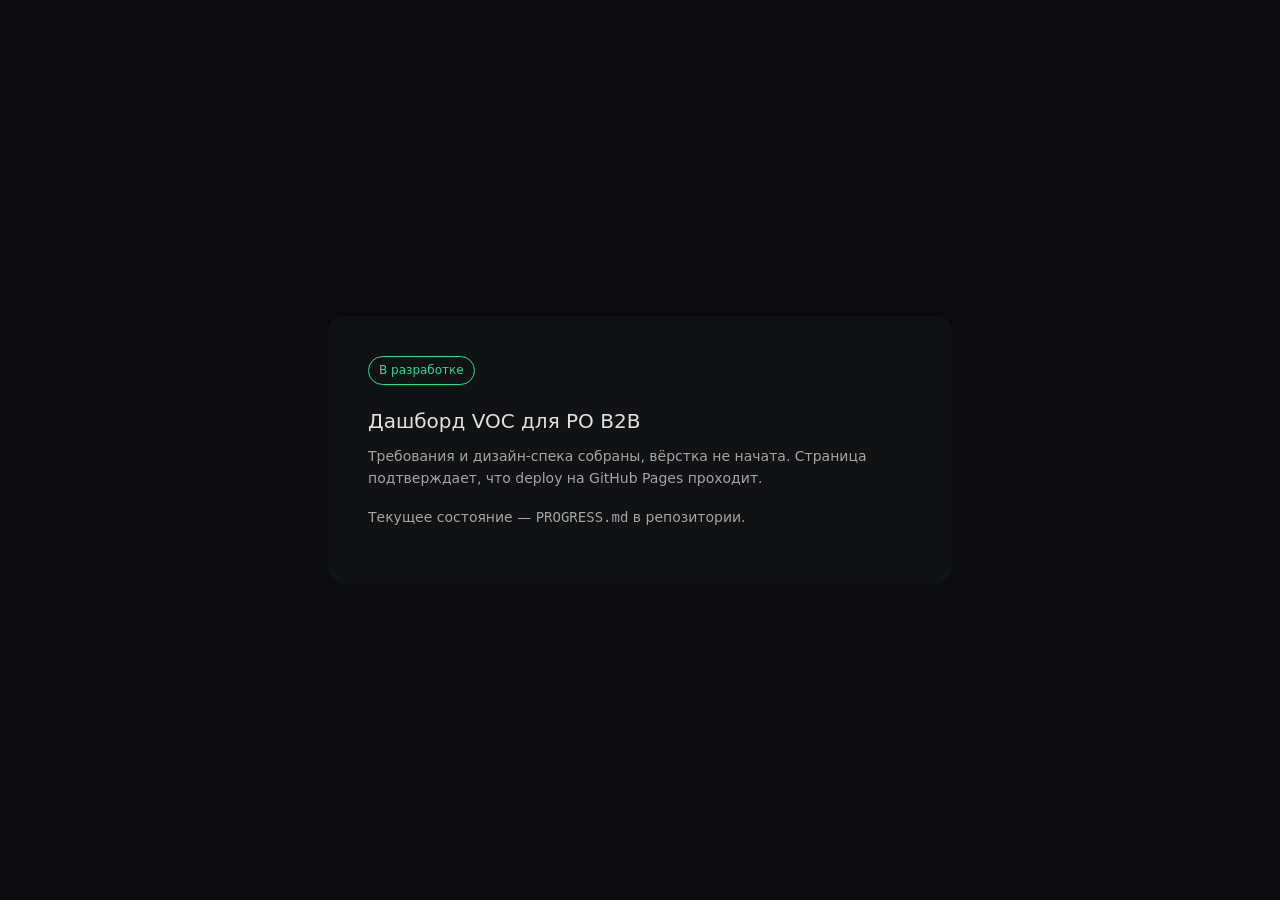
==== site/index.html @ 22233dce "Init repo: requirements, design spec and data model Groundwork for the VOC dashboard for PO B2B — a " ====
<!doctype html>
<html lang="ru">
<head>
<meta charset="utf-8">
<meta name="viewport" content="width=device-width, initial-scale=1">
<title>Дашборд VOC для PO B2B</title>
<style>
  :root {
    --bg: #0B0B0D;
    --surface: #111214;
    --text: #E1E1E1;
    --text-dim: #A4A4A5;
    --accent: #2DDA93;
  }
  body {
    margin: 0;
    min-height: 100vh;
    display: grid;
    place-items: center;
    background: var(--bg);
    color: var(--text);
    font: 14px/1.6 system-ui, -apple-system, "Segoe UI", sans-serif;
  }
  main {
    max-width: 34rem;
    padding: 2.5rem;
    border-radius: 16px;
    background: var(--surface);
  }
  h1 { margin: 0 0 .5rem; font-size: 1.25rem; font-weight: 500; }
  p { margin: 0 0 1rem; color: var(--text-dim); }
  .tag {
    display: inline-block;
    margin-bottom: 1.25rem;
    padding: .25rem .625rem;
    border: 1px solid var(--accent);
    border-radius: 999px;
    color: var(--accent);
    font-size: 12px;
  }
</style>
</head>
<body>
  <main>
    <span class="tag">В разработке</span>
    <h1>Дашборд VOC для PO B2B</h1>
    <p>
      Требования и дизайн-спека собраны, вёрстка не начата. Страница
      подтверждает, что deploy на GitHub Pages проходит.
    </p>
    <p>Текущее состояние — <code>PROGRESS.md</code> в репозитории.</p>
  </main>
</body>
</html>
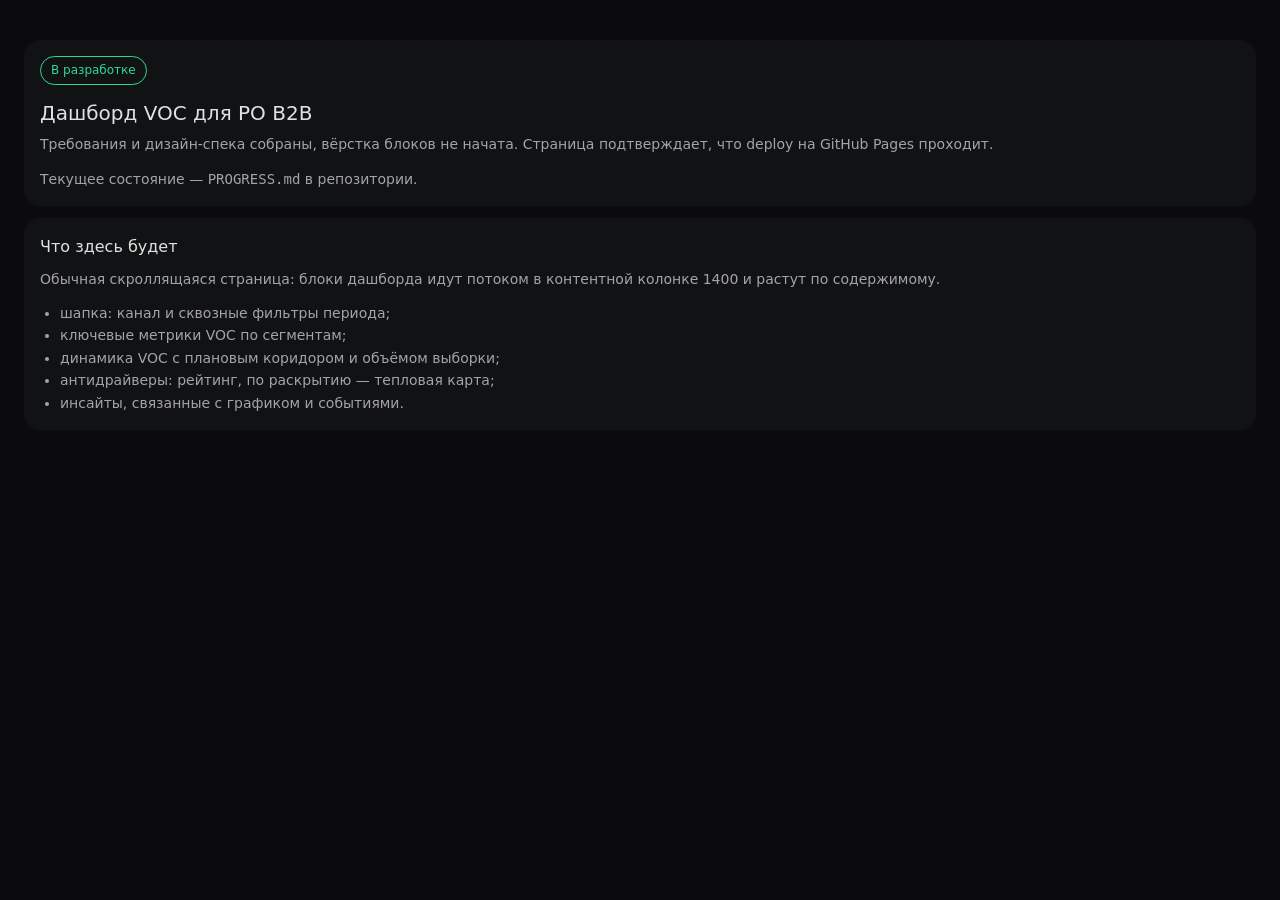
==== commit f0da6f99: "Record that this is a scrolling page, not a fixed-height artboard The macro is a 1600x1342 artboard," ====
--- a/site/index.html
+++ b/site/index.html
@@ -11,27 +11,37 @@
     --text: #E1E1E1;
     --text-dim: #A4A4A5;
     --accent: #2DDA93;
+    --gap: 12px;
+    --pad: 16px;
   }
+  * { box-sizing: border-box; }
   body {
     margin: 0;
-    min-height: 100vh;
-    display: grid;
-    place-items: center;
+    padding: 40px 24px;
     background: var(--bg);
     color: var(--text);
     font: 14px/1.6 system-ui, -apple-system, "Segoe UI", sans-serif;
   }
-  main {
-    max-width: 34rem;
-    padding: 2.5rem;
+  .page {
+    max-width: 1400px;
+    margin: 0 auto;
+    display: flex;
+    flex-direction: column;
+    gap: var(--gap);
+  }
+  .card {
+    padding: var(--pad);
     border-radius: 16px;
     background: var(--surface);
   }
-  h1 { margin: 0 0 .5rem; font-size: 1.25rem; font-weight: 500; }
-  p { margin: 0 0 1rem; color: var(--text-dim); }
+  h1 { margin: 0 0 .25rem; font-size: 1.25rem; font-weight: 500; }
+  h2 { margin: 0 0 .5rem; font-size: 1rem; font-weight: 500; }
+  p { margin: 0 0 .75rem; color: var(--text-dim); }
+  p:last-child { margin-bottom: 0; }
+  ul { margin: 0; padding-left: 1.25rem; color: var(--text-dim); }
   .tag {
     display: inline-block;
-    margin-bottom: 1.25rem;
+    margin-bottom: .75rem;
     padding: .25rem .625rem;
     border: 1px solid var(--accent);
     border-radius: 999px;
@@ -41,14 +51,31 @@
 </style>
 </head>
 <body>
-  <main>
-    <span class="tag">В разработке</span>
-    <h1>Дашборд VOC для PO B2B</h1>
-    <p>
-      Требования и дизайн-спека собраны, вёрстка не начата. Страница
-      подтверждает, что deploy на GitHub Pages проходит.
-    </p>
-    <p>Текущее состояние — <code>PROGRESS.md</code> в репозитории.</p>
-  </main>
+  <div class="page">
+    <header class="card">
+      <span class="tag">В разработке</span>
+      <h1>Дашборд VOC для PO B2B</h1>
+      <p>
+        Требования и дизайн-спека собраны, вёрстка блоков не начата.
+        Страница подтверждает, что deploy на GitHub Pages проходит.
+      </p>
+      <p>Текущее состояние — <code>PROGRESS.md</code> в репозитории.</p>
+    </header>
+
+    <section class="card">
+      <h2>Что здесь будет</h2>
+      <p>
+        Обычная скроллящаяся страница: блоки дашборда идут потоком в
+        контентной колонке 1400 и растут по содержимому.
+      </p>
+      <ul>
+        <li>шапка: канал и сквозные фильтры периода;</li>
+        <li>ключевые метрики VOC по сегментам;</li>
+        <li>динамика VOC с плановым коридором и объёмом выборки;</li>
+        <li>антидрайверы: рейтинг, по раскрытию — тепловая карта;</li>
+        <li>инсайты, связанные с графиком и событиями.</li>
+      </ul>
+    </section>
+  </div>
 </body>
 </html>
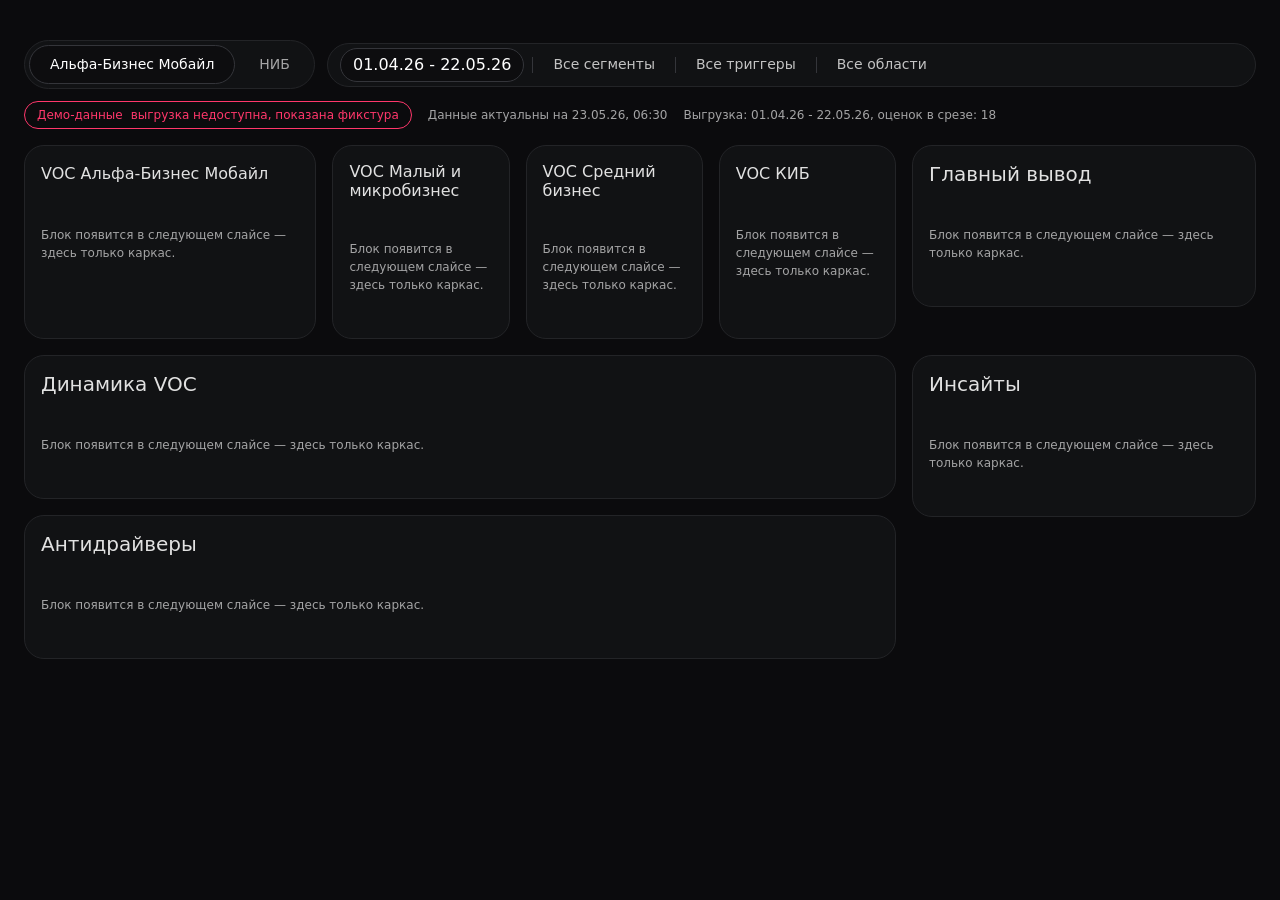
==== commit 7af373d9: "Build the UI shell the data blocks will drop into Каркас дашборда: токены, сетка, слой загрузки, слу" ====
--- a/site/index.html
+++ b/site/index.html
@@ -4,78 +4,24 @@
 <meta charset="utf-8">
 <meta name="viewport" content="width=device-width, initial-scale=1">
 <title>Дашборд VOC для PO B2B</title>
-<style>
-  :root {
-    --bg: #0B0B0D;
-    --surface: #111214;
-    --text: #E1E1E1;
-    --text-dim: #A4A4A5;
-    --accent: #2DDA93;
-    --gap: 12px;
-    --pad: 16px;
-  }
-  * { box-sizing: border-box; }
-  body {
-    margin: 0;
-    padding: 40px 24px;
-    background: var(--bg);
-    color: var(--text);
-    font: 14px/1.6 system-ui, -apple-system, "Segoe UI", sans-serif;
-  }
-  .page {
-    max-width: 1400px;
-    margin: 0 auto;
-    display: flex;
-    flex-direction: column;
-    gap: var(--gap);
-  }
-  .card {
-    padding: var(--pad);
-    border-radius: 16px;
-    background: var(--surface);
-  }
-  h1 { margin: 0 0 .25rem; font-size: 1.25rem; font-weight: 500; }
-  h2 { margin: 0 0 .5rem; font-size: 1rem; font-weight: 500; }
-  p { margin: 0 0 .75rem; color: var(--text-dim); }
-  p:last-child { margin-bottom: 0; }
-  ul { margin: 0; padding-left: 1.25rem; color: var(--text-dim); }
-  .tag {
-    display: inline-block;
-    margin-bottom: .75rem;
-    padding: .25rem .625rem;
-    border: 1px solid var(--accent);
-    border-radius: 999px;
-    color: var(--accent);
-    font-size: 12px;
-  }
-</style>
+<link rel="stylesheet" href="css/tokens.css">
+<link rel="stylesheet" href="css/shell.css">
 </head>
 <body>
   <div class="page">
-    <header class="card">
-      <span class="tag">В разработке</span>
-      <h1>Дашборд VOC для PO B2B</h1>
-      <p>
-        Требования и дизайн-спека собраны, вёрстка блоков не начата.
-        Страница подтверждает, что deploy на GitHub Pages проходит.
-      </p>
-      <p>Текущее состояние — <code>PROGRESS.md</code> в репозитории.</p>
-    </header>
+    <div id="header"></div>
 
-    <section class="card">
-      <h2>Что здесь будет</h2>
-      <p>
-        Обычная скроллящаяся страница: блоки дашборда идут потоком в
-        контентной колонке 1400 и растут по содержимому.
-      </p>
-      <ul>
-        <li>шапка: канал и сквозные фильтры периода;</li>
-        <li>ключевые метрики VOC по сегментам;</li>
-        <li>динамика VOC с плановым коридором и объёмом выборки;</li>
-        <li>антидрайверы: рейтинг, по раскрытию — тепловая карта;</li>
-        <li>инсайты, связанные с графиком и событиями.</li>
-      </ul>
-    </section>
+    <div class="page-row">
+      <div class="metrics-grid" id="metrics"></div>
+      <div class="column" id="rail-top"></div>
+    </div>
+
+    <div class="page-row">
+      <div class="column" id="main"></div>
+      <div class="column" id="rail-main"></div>
+    </div>
   </div>
+
+  <script type="module" src="js/main.js"></script>
 </body>
 </html>
--- a/site/css/tokens.css
+++ b/site/css/tokens.css
@@ -0,0 +1,81 @@
+/*
+  Токены дашборда. Единственный файл, где цвет задаётся литералом:
+  остальные стили обязаны обращаться через var().
+
+  Палитра — docs/design-spec.md §5, шкала отступов — V-02, гарнитура — D-30,
+  контраст — D-28 (проверяется страницей site/dev/contrast.html).
+*/
+
+:root {
+  /* Поверхности */
+  --color-bg: #0B0B0D;
+  --color-surface: #111214;
+  --color-surface-sunken: #0D0D0F;
+  --color-border: #232427;
+  --color-border-strong: #34353A;
+
+  /* Текст */
+  --color-text-strong: #FFFFFF;
+  --color-text: #E1E1E1;
+  --color-text-secondary: #C3C3C3;
+  --color-text-tertiary: #A4A4A5;
+
+  /* Акценты */
+  --color-positive: #2DDA93;
+  --color-positive-fill: #29C083;
+  --color-negative: #FF376B;
+  --color-neutral: #A4A4A5;
+
+  /* Текст на акцентной заливке: белое на #FF376B даёт 3.49:1 и AA не проходит */
+  --color-on-accent: #0B0B0D;
+
+  /* Расходящаяся шкала heatmap с промежуточным янтарным тоном (D-27) */
+  --color-scale-good: #164C37;
+  --color-scale-mid: #4A3A12;
+  --color-scale-bad: #2F0A19;
+
+  /* Шкала отступов: только кратное 4 (V-02) */
+  --space-1: 4px;
+  --space-2: 8px;
+  --space-3: 12px;
+  --space-4: 16px;
+  --space-5: 20px;
+  --space-6: 24px;
+  --space-8: 32px;
+  --space-10: 40px;
+
+  /* Один зазор между равноправными элементами — карточками и колонками (V-02) */
+  --gap-card: var(--space-4);
+
+  /* Сетка. Рейл одной ширины во всех строках (V-01) */
+  --content-max: 1400px;
+  --content-min: 1200px;
+  --rail-width: 344px;
+
+  /* Типографика. Системный стек, без веб-шрифта (D-30) */
+  --font-sans: system-ui, -apple-system, "Segoe UI", Roboto, "Helvetica Neue", Arial, sans-serif;
+
+  --text-xs: 12px;
+  --text-sm: 13px;
+  --text-md: 14px;
+  --text-lg: 16px;
+  --text-xl: 20px;
+  --text-metric-sm: 48px;
+  --text-metric-lg: 96px;
+
+  --leading-tight: 1.2;
+  --leading-normal: 1.5;
+
+  --weight-light: 300;
+  --weight-normal: 400;
+  --weight-medium: 500;
+
+  /* Радиусы */
+  --radius-card: 20px;
+  --radius-control: 10px;
+  --radius-pill: 999px;
+
+  /* Прочее */
+  --focus-ring: 2px;
+  --divider-width: 1px;
+}
--- a/site/css/shell.css
+++ b/site/css/shell.css
@@ -0,0 +1,304 @@
+/*
+  Каркас страницы: сетка, карточки, шапка, служебные состояния.
+  Цвет и размеры — только через токены из tokens.css.
+*/
+
+*,
+*::before,
+*::after {
+  box-sizing: border-box;
+}
+
+html {
+  background: var(--color-bg);
+}
+
+body {
+  margin: 0;
+  /* Ниже --content-min страница скроллится по горизонтали, сетка не ломается (D-29) */
+  min-width: var(--content-min);
+  padding: var(--space-10) var(--space-6);
+  background: var(--color-bg);
+  color: var(--color-text);
+  font: var(--weight-normal) var(--text-md) / var(--leading-normal) var(--font-sans);
+}
+
+:focus-visible {
+  outline: var(--focus-ring) solid var(--color-positive);
+  outline-offset: 2px;
+}
+
+/* ── Сетка ─────────────────────────────────────────────────────────── */
+
+.page {
+  max-width: var(--content-max);
+  margin: 0 auto;
+  display: flex;
+  flex-direction: column;
+  gap: var(--gap-card);
+}
+
+/*
+  Обе контентные строки берут ширину рейла из одного токена, поэтому правые
+  края совпадают по построению, а колонки в сумме дают контентную ширину (V-01)
+*/
+.page-row {
+  display: grid;
+  grid-template-columns: minmax(0, 1fr) var(--rail-width);
+  gap: var(--gap-card);
+  align-items: start;
+}
+
+.column {
+  display: flex;
+  flex-direction: column;
+  gap: var(--gap-card);
+  min-width: 0;
+}
+
+/* Пропорция большой карточки к малым — 356:216 из design-spec §3 */
+.metrics-grid {
+  display: grid;
+  grid-template-columns: minmax(0, 1.65fr) repeat(3, minmax(0, 1fr));
+  gap: var(--gap-card);
+  align-items: stretch;
+}
+
+/* ── Карточка ──────────────────────────────────────────────────────── */
+
+/*
+  Карточки в колонке растягиваются по контейнеру, поэтому внутри одной колонки
+  они одной ширины (V-03)
+*/
+.card {
+  display: flex;
+  flex-direction: column;
+  gap: var(--space-3);
+  min-width: 0;
+  padding: var(--space-4);
+  border: var(--divider-width) solid var(--color-border);
+  border-radius: var(--radius-card);
+  background: var(--color-surface);
+}
+
+.card__head {
+  display: flex;
+  align-items: center;
+  gap: var(--space-3);
+  min-height: var(--space-6);
+}
+
+.card__title {
+  margin: 0;
+  color: var(--color-text);
+  font-size: var(--text-xl);
+  font-weight: var(--weight-medium);
+  line-height: var(--leading-tight);
+}
+
+.card__note {
+  margin-inline-start: auto;
+  color: var(--color-text-tertiary);
+  font-size: var(--text-xs);
+  white-space: nowrap;
+}
+
+.card__body {
+  display: flex;
+  flex-direction: column;
+  gap: var(--space-2);
+  min-width: 0;
+  /* Вертикального скролла внутри карточек нет: растёт страница (design-spec) */
+  overflow: visible;
+}
+
+.card--metric .card__title {
+  font-size: var(--text-lg);
+}
+
+/* ── Служебные состояния (D-34) ────────────────────────────────────── */
+
+.state {
+  display: flex;
+  flex-direction: column;
+  gap: var(--space-1);
+  padding: var(--space-4) 0;
+}
+
+.state__title {
+  color: var(--color-text-secondary);
+  font-size: var(--text-md);
+}
+
+.state__detail {
+  color: var(--color-text-tertiary);
+  font-size: var(--text-xs);
+}
+
+/* Состояние ошибки несёт текст и знак, а не только цвет (D-26) */
+.state--error .state__title {
+  color: var(--color-negative);
+}
+
+.state__skeleton {
+  height: var(--space-5);
+  border-radius: var(--radius-control);
+  background: var(--color-surface-sunken);
+}
+
+.state__skeleton + .state__skeleton {
+  margin-top: var(--space-2);
+  width: 60%;
+}
+
+.placeholder {
+  padding: var(--space-4) 0;
+  color: var(--color-text-tertiary);
+  font-size: var(--text-xs);
+}
+
+/* ── Шапка ─────────────────────────────────────────────────────────── */
+
+.shell-head {
+  display: flex;
+  flex-direction: column;
+  gap: var(--space-3);
+}
+
+.shell-head__bar {
+  display: flex;
+  flex-wrap: wrap;
+  align-items: center;
+  gap: var(--space-3);
+}
+
+.shell-head__meta {
+  display: flex;
+  flex-wrap: wrap;
+  align-items: center;
+  gap: var(--space-2) var(--space-4);
+  color: var(--color-text-tertiary);
+  font-size: var(--text-xs);
+}
+
+.channels {
+  display: flex;
+  gap: var(--space-1);
+  padding: var(--space-1);
+  border: var(--divider-width) solid var(--color-border);
+  border-radius: var(--radius-pill);
+  background: var(--color-surface);
+}
+
+.channels__tab {
+  padding: var(--space-2) var(--space-5);
+  border: 0;
+  border-radius: var(--radius-pill);
+  background: none;
+  color: var(--color-text-tertiary);
+  font: inherit;
+  cursor: pointer;
+}
+
+/*
+  Активный таб отличается не только цветом: он получает рамку и вес шрифта,
+  поэтому различим в grayscale (D-26)
+*/
+.channels__tab[aria-selected="true"] {
+  border: var(--divider-width) solid var(--color-border-strong);
+  background: var(--color-surface-sunken);
+  color: var(--color-text-strong);
+  font-weight: var(--weight-medium);
+}
+
+.filters {
+  display: flex;
+  flex: 1 1 auto;
+  flex-wrap: wrap;
+  align-items: center;
+  gap: var(--space-2);
+  min-width: 0;
+  padding: var(--space-1) var(--space-3);
+  border: var(--divider-width) solid var(--color-border);
+  border-radius: var(--radius-pill);
+  background: var(--color-surface);
+}
+
+.filters__control {
+  display: inline-flex;
+  align-items: center;
+  gap: var(--space-2);
+  max-width: 22ch;
+  padding: var(--space-1) var(--space-3);
+  border: 0;
+  border-radius: var(--radius-pill);
+  background: none;
+  color: var(--color-text-secondary);
+  font: inherit;
+  cursor: pointer;
+}
+
+.filters__control-label {
+  overflow: hidden;
+  text-overflow: ellipsis;
+  white-space: nowrap;
+}
+
+/* Период — главный элемент шапки (requirements 2.1) */
+.filters__control--period {
+  max-width: none;
+  border: var(--divider-width) solid var(--color-border-strong);
+  background: var(--color-surface-sunken);
+  color: var(--color-text-strong);
+  font-size: var(--text-lg);
+  font-weight: var(--weight-medium);
+}
+
+.filters__control[aria-pressed="true"] {
+  color: var(--color-text-strong);
+  text-decoration: underline;
+}
+
+/* Разделитель декоративный: без содержимого и без имени в a11y-дереве (V-04) */
+.filters__divider {
+  flex: 0 0 auto;
+  width: var(--divider-width);
+  height: var(--space-4);
+  background: var(--color-border-strong);
+}
+
+/* ── Источник данных ──────────────────────────────────────────────── */
+
+/*
+  Пометка демо-данных обязана быть явной: молчаливый fallback на фикстуру
+  маскирует сломанный pipeline
+*/
+.source-badge {
+  display: inline-flex;
+  align-items: center;
+  gap: var(--space-2);
+  padding: var(--space-1) var(--space-3);
+  border: var(--divider-width) solid var(--color-border-strong);
+  border-radius: var(--radius-pill);
+  font-size: var(--text-xs);
+}
+
+.source-badge--demo {
+  border-color: var(--color-negative);
+  color: var(--color-negative);
+}
+
+.source-badge__mark {
+  font-weight: var(--weight-medium);
+}
+
+.visually-hidden {
+  position: absolute;
+  width: 1px;
+  height: 1px;
+  margin: -1px;
+  padding: 0;
+  overflow: hidden;
+  clip-path: inset(50%);
+  white-space: nowrap;
+}
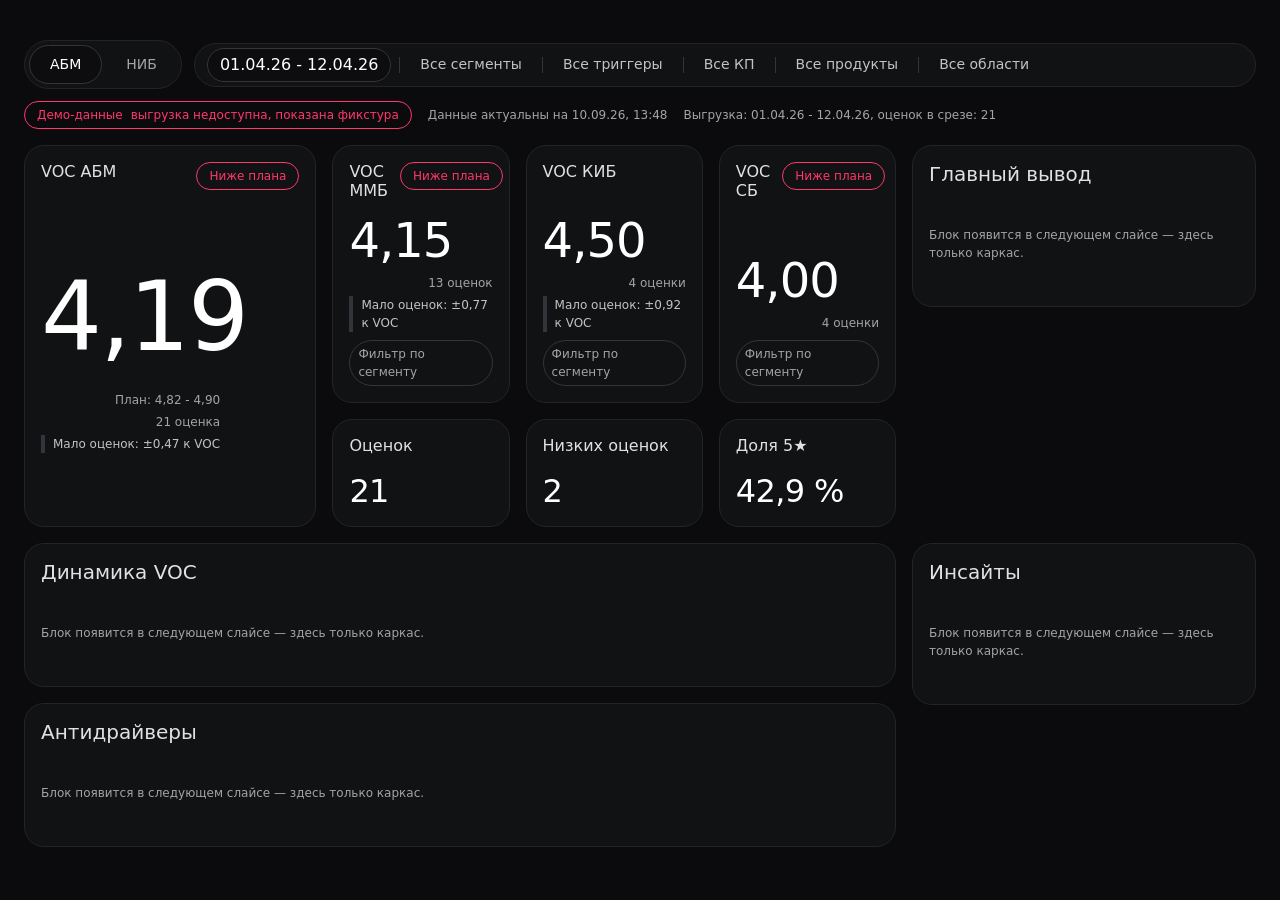
==== commit cbe3871f: "Карточки метрик и контракт блока, в который встанут следующие Главное в слайсе — не карточки, а инте" ====
--- a/site/index.html
+++ b/site/index.html
@@ -6,6 +6,7 @@
 <title>Дашборд VOC для PO B2B</title>
 <link rel="stylesheet" href="css/tokens.css">
 <link rel="stylesheet" href="css/shell.css">
+<link rel="stylesheet" href="css/blocks.css">
 </head>
 <body>
   <div class="page">
--- a/site/css/tokens.css
+++ b/site/css/tokens.css
@@ -60,6 +60,7 @@
   --text-md: 14px;
   --text-lg: 16px;
   --text-xl: 20px;
+  --text-metric-xs: 32px;
   --text-metric-sm: 48px;
   --text-metric-lg: 96px;
 
--- a/site/css/shell.css
+++ b/site/css/shell.css
@@ -62,6 +62,14 @@
   grid-template-columns: minmax(0, 1.65fr) repeat(3, minmax(0, 1fr));
   gap: var(--gap-card);
   align-items: stretch;
+}
+
+/*
+  Две строки метрик: VOC-карточки и счётчики (D-15, V-10a). Большая карточка
+  занимает обе строки — композиция расширенного варианта макета
+*/
+.card--metric-big {
+  grid-row: 1 / span 2;
 }
 
 /* ── Карточка ──────────────────────────────────────────────────────── */
--- a/site/css/blocks.css
+++ b/site/css/blocks.css
@@ -0,0 +1,192 @@
+/*
+  Стили блоков. Отдельно от shell.css намеренно: блоки пишутся параллельными
+  слайсами, и каждый дописывает свою секцию сюда, не трогая каркас.
+
+  Цвет и размеры — только через токены из tokens.css.
+*/
+
+/* ── Карточка метрики ──────────────────────────────────────────────── */
+
+.metric {
+  display: flex;
+  flex-direction: column;
+  gap: var(--space-1);
+  min-width: 0;
+}
+
+.metric__value {
+  color: var(--color-text-strong);
+  font-size: var(--text-metric-sm);
+  font-weight: var(--weight-light);
+  line-height: var(--leading-tight);
+  letter-spacing: -0.02em;
+}
+
+.metric__meta {
+  color: var(--color-text-tertiary);
+  font-size: var(--text-xs);
+  white-space: nowrap;
+}
+
+/* Пометка недостаточной выборки несёт текст и величину интервала, а не только цвет (D-25, D-26) */
+.metric__warning {
+  padding-inline-start: var(--space-2);
+  border-inline-start: var(--space-1) solid var(--color-border-strong);
+  color: var(--color-text-secondary);
+  font-size: var(--text-xs);
+}
+
+/* Значение слева и крупно, служебные строки — колонкой справа (design-spec §3.1) */
+.metric--big {
+  flex-flow: row wrap;
+  align-items: flex-end;
+  justify-content: space-between;
+  gap: var(--space-4);
+}
+
+.metric__value--big {
+  font-size: var(--text-metric-lg);
+}
+
+.metric__aside {
+  display: flex;
+  flex: 0 1 auto;
+  flex-direction: column;
+  align-items: flex-end;
+  gap: var(--space-1);
+  text-align: end;
+}
+
+.metric--segment > .trend,
+.metric--segment > .metric__meta {
+  align-self: flex-end;
+}
+
+.metric--tally .metric__value {
+  font-size: var(--text-metric-xs);
+}
+
+/*
+  Содержимое карточек метрик прижато к низу: заголовки из справочника (D-02)
+  занимают разное число строк, и без этого значения соседних карточек стоят на
+  разной высоте. Бейдж при этом остаётся на первой строке заголовка
+*/
+.card--metric .card__body {
+  margin-block-start: auto;
+}
+
+/* Большая карточка занимает обе строки метрик, и у её содержимого нет соседа по низу */
+.card--metric-big .card__body {
+  margin-block: auto;
+}
+
+.card--metric .card__head {
+  align-items: flex-start;
+}
+
+/* ── Тренд (V-15, D-26) ────────────────────────────────────────────── */
+
+/*
+  Направление несут стрелка и текст для screen reader, цвет — только третий
+  носитель: зелёный ↔ малиновый неразличимы при дейтеранопии (D-26)
+*/
+.trend {
+  display: inline-flex;
+  align-items: center;
+  gap: var(--space-1);
+  font-size: var(--text-md);
+  font-weight: var(--weight-medium);
+  white-space: nowrap;
+}
+
+.trend__arrow {
+  font-size: var(--text-lg);
+  line-height: 1;
+}
+
+.trend--up {
+  color: var(--color-positive);
+}
+
+.trend--down {
+  color: var(--color-negative);
+}
+
+.trend--flat {
+  color: var(--color-neutral);
+}
+
+/* ── Бейдж планового коридора (D-22) ───────────────────────────────── */
+
+/*
+  «В плане» — заливка, отклонения — обводка: состояния различимы формой, а не
+  только цветом. Плана под срез нет — бейджа нет вовсе (D-04)
+*/
+.badge {
+  display: inline-flex;
+  align-items: center;
+  padding: var(--space-1) var(--space-3);
+  border: var(--divider-width) solid transparent;
+  border-radius: var(--radius-pill);
+  font-size: var(--text-xs);
+  font-weight: var(--weight-medium);
+  white-space: nowrap;
+}
+
+.badge--in {
+  background: var(--color-positive-fill);
+  color: var(--color-on-accent);
+}
+
+.badge--above {
+  border-color: var(--color-positive);
+  color: var(--color-positive);
+}
+
+.badge--below {
+  border-color: var(--color-negative);
+  color: var(--color-negative);
+}
+
+/* ── Кликабельная карточка (P0 №7, D-31) ───────────────────────────── */
+
+.metric__toggle {
+  width: 100%;
+  padding: 0;
+  border: 0;
+  background: none;
+  color: inherit;
+  font: inherit;
+  text-align: start;
+  cursor: pointer;
+}
+
+/* Реакция на всю карточку, а не только на её содержимое: кликом читается вся плитка */
+.card:has(.metric__toggle:hover) {
+  border-color: var(--color-border-strong);
+}
+
+.card:has(.metric__toggle[aria-pressed='true']) {
+  border-color: var(--color-text-tertiary);
+  background: var(--color-surface-sunken);
+}
+
+/*
+  Состояние фильтра названо словом: обводка и фон различимы в grayscale, но
+  сами по себе не сообщают, что карточка вообще управляет фильтром (D-26)
+*/
+.metric__filter {
+  align-self: flex-start;
+  margin-top: var(--space-1);
+  padding: var(--space-1) var(--space-2);
+  border: var(--divider-width) solid var(--color-border-strong);
+  border-radius: var(--radius-pill);
+  color: var(--color-text-tertiary);
+  font-size: var(--text-xs);
+}
+
+.metric__toggle[aria-pressed='true'] .metric__filter {
+  border-color: var(--color-text-strong);
+  color: var(--color-text-strong);
+  font-weight: var(--weight-medium);
+}
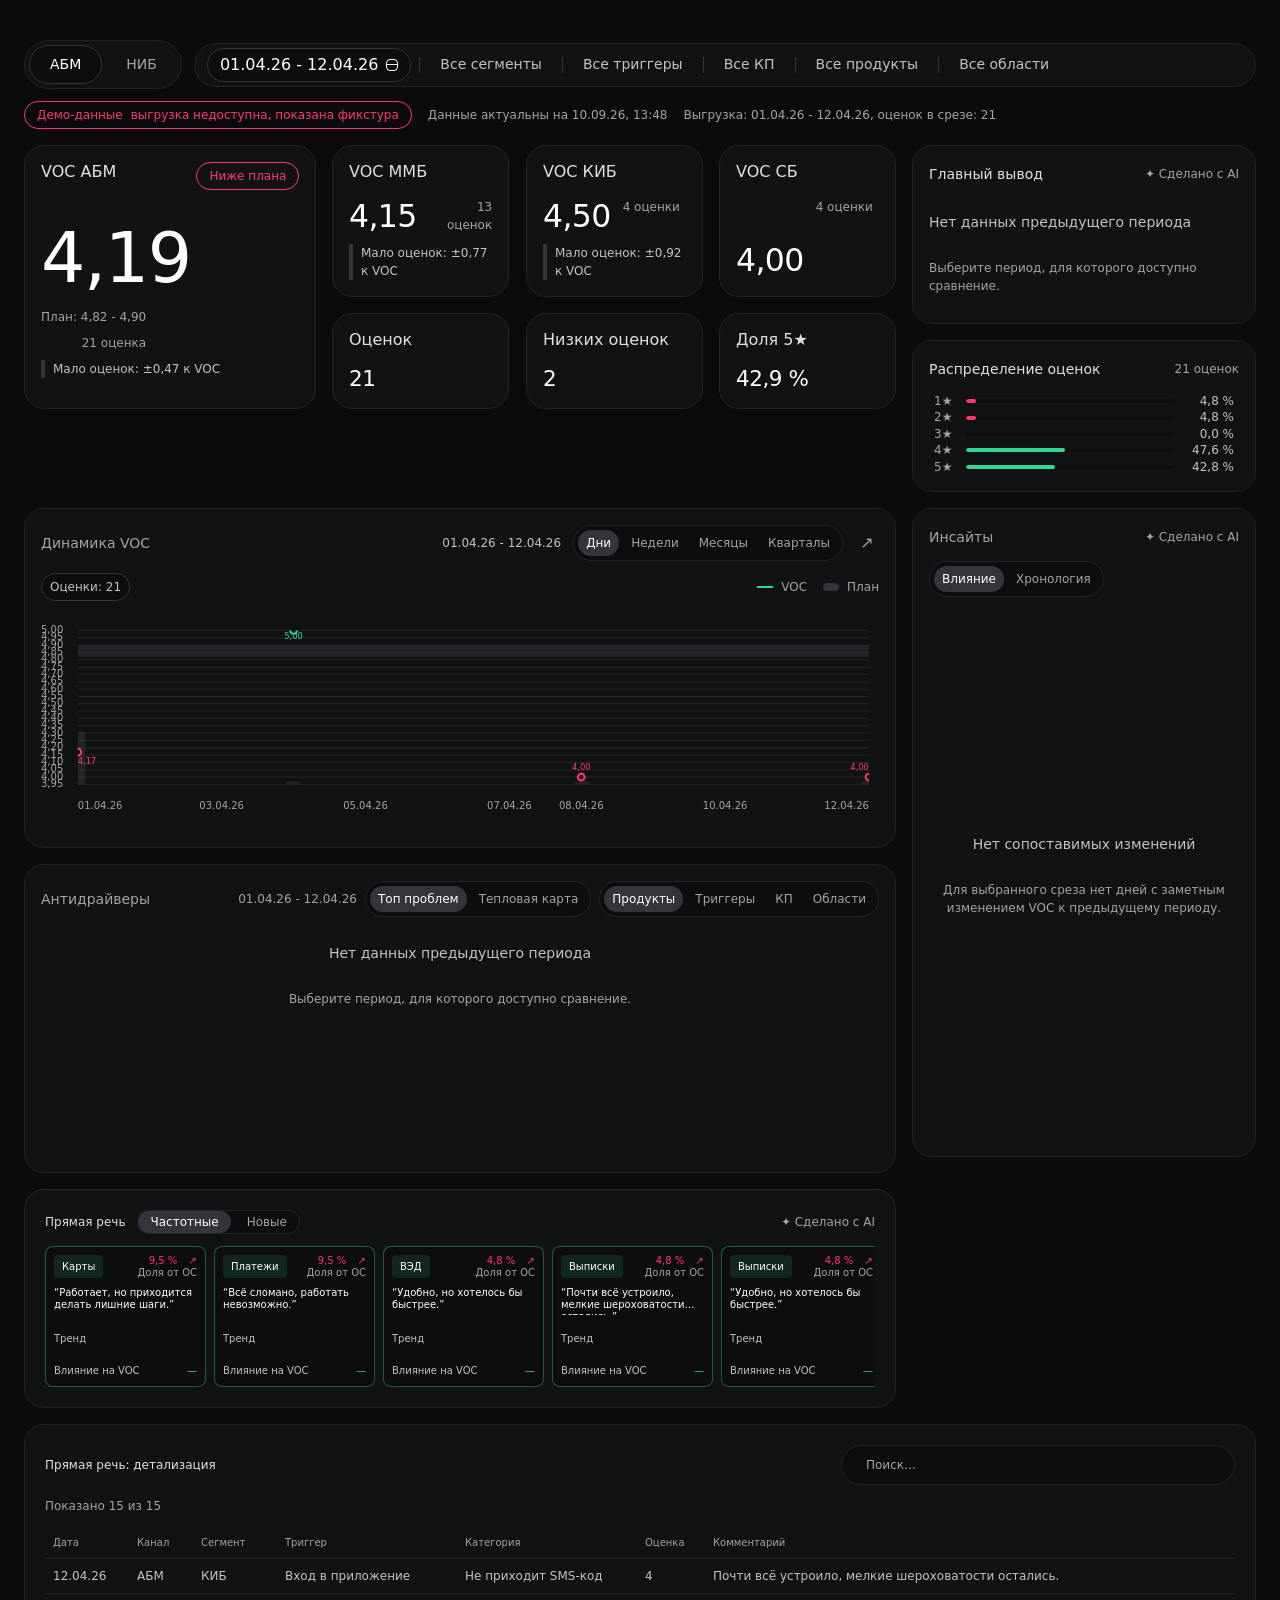
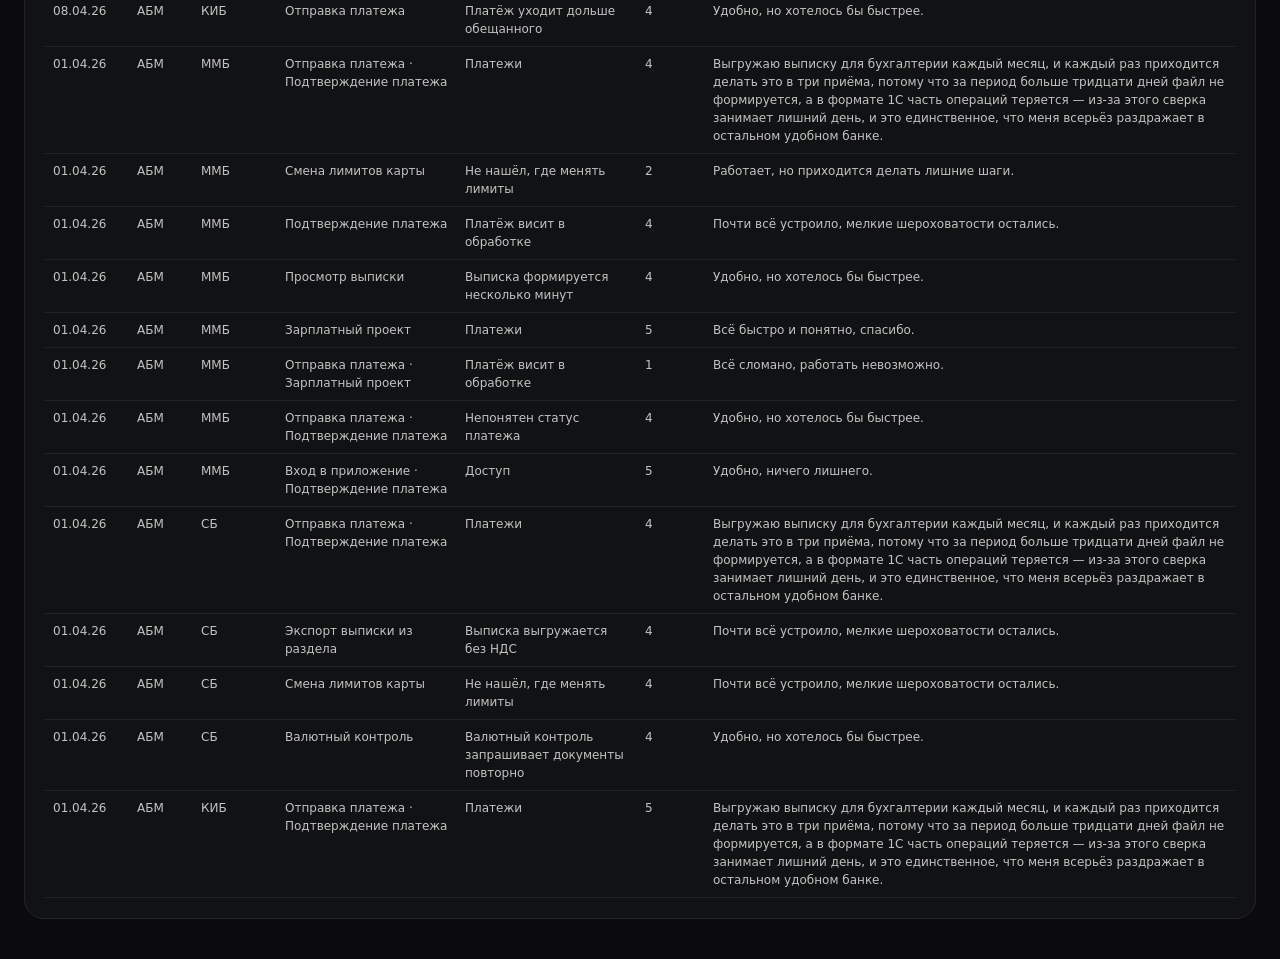
==== commit 8fdce480: "Добавить блоки прямой речи" ====
--- a/site/index.html
+++ b/site/index.html
@@ -21,6 +21,8 @@
       <div class="column" id="main"></div>
       <div class="column" id="rail-main"></div>
     </div>
+
+    <div class="column" id="full"></div>
   </div>
 
   <script type="module" src="js/main.js"></script>
--- a/site/css/tokens.css
+++ b/site/css/tokens.css
@@ -56,6 +56,7 @@
   --font-sans: system-ui, -apple-system, "Segoe UI", Roboto, "Helvetica Neue", Arial, sans-serif;
 
   --text-xs: 12px;
+  --text-chart: 10px;
   --text-sm: 13px;
   --text-md: 14px;
   --text-lg: 16px;
@@ -76,6 +77,18 @@
   --radius-control: 10px;
   --radius-pill: 999px;
 
+  /* График VOC — замеры Figma node 3204:2865 */
+  --chart-card-height: 326px;
+  --chart-plot-height: 222px;
+  --chart-tooltip-max: 220px;
+  --antidriver-card-height: 309px;
+  --insights-card-height: 649px;
+  --antidriver-sparkline-width: 120px;
+  --heatmap-row-title-width: 132px;
+  --heatmap-cell-width: 80px;
+  --verbatim-card-height: 141px;
+  --verbatim-table-height: 405px;
+
   /* Прочее */
   --focus-ring: 2px;
   --divider-width: 1px;
--- a/site/css/shell.css
+++ b/site/css/shell.css
@@ -232,6 +232,12 @@
   background: var(--color-surface);
 }
 
+.filters__item {
+  position: relative;
+  display: flex;
+  min-width: 0;
+}
+
 .filters__control {
   display: inline-flex;
   align-items: center;
@@ -246,6 +252,17 @@
   cursor: pointer;
 }
 
+.filters__control[aria-expanded='true'] {
+  background: var(--color-surface-sunken);
+  box-shadow: inset 0 0 0 var(--divider-width) var(--color-border-strong);
+}
+
+.filters__control:hover {
+  background: var(--color-surface-sunken);
+  color: var(--color-text-strong);
+  box-shadow: inset 0 0 0 var(--divider-width) var(--color-border-strong);
+}
+
 .filters__control-label {
   overflow: hidden;
   text-overflow: ellipsis;
@@ -262,9 +279,28 @@
   font-weight: var(--weight-medium);
 }
 
-.filters__control[aria-pressed="true"] {
+.filters__control[data-active='true'] {
   color: var(--color-text-strong);
   text-decoration: underline;
+  text-decoration-thickness: var(--divider-width);
+  text-underline-offset: var(--space-1);
+}
+
+.filters__calendar-icon {
+  position: relative;
+  flex: 0 0 var(--space-3);
+  width: var(--space-3);
+  height: var(--space-3);
+  border: var(--divider-width) solid currentcolor;
+  border-radius: var(--space-1);
+}
+
+.filters__calendar-icon::before {
+  content: '';
+  position: absolute;
+  inset-inline: calc(-1 * var(--divider-width));
+  top: var(--space-1);
+  border-top: var(--divider-width) solid currentcolor;
 }
 
 /* Разделитель декоративный: без содержимого и без имени в a11y-дереве (V-04) */
@@ -273,6 +309,155 @@
   width: var(--divider-width);
   height: var(--space-4);
   background: var(--color-border-strong);
+}
+
+.control-popover {
+  position: absolute;
+  z-index: 10;
+  top: calc(100% + var(--space-2));
+  inset-inline-start: 0;
+  display: flex;
+  flex-direction: column;
+  gap: var(--space-3);
+  width: calc(var(--space-10) * 7);
+  padding: var(--space-4);
+  border: var(--divider-width) solid var(--color-border-strong);
+  border-radius: var(--radius-control);
+  background: var(--color-surface);
+  box-shadow: 0 var(--space-4) var(--space-10) var(--color-bg);
+}
+
+.control-popover[hidden] {
+  display: none;
+}
+
+.control-popover--period {
+  width: calc(var(--space-10) * 9);
+}
+
+.control-popover__title,
+.control-popover__subtitle {
+  margin: 0;
+  color: var(--color-text-strong);
+  font-weight: var(--weight-medium);
+  line-height: var(--leading-tight);
+}
+
+.control-popover__title {
+  font-size: var(--text-lg);
+}
+
+.control-popover__subtitle {
+  font-size: var(--text-sm);
+}
+
+.control-popover__presets {
+  display: flex;
+  flex-wrap: wrap;
+  gap: var(--space-2);
+}
+
+.control-popover__preset,
+.control-popover__apply,
+.control-popover__reset {
+  padding: var(--space-2) var(--space-3);
+  border: var(--divider-width) solid var(--color-border-strong);
+  border-radius: var(--radius-pill);
+  background: var(--color-surface-sunken);
+  color: var(--color-text);
+  font: inherit;
+  cursor: pointer;
+}
+
+.control-popover__apply {
+  background: var(--color-positive-fill);
+  color: var(--color-on-accent);
+  font-weight: var(--weight-medium);
+}
+
+.control-popover__preset:hover,
+.control-popover__reset:hover {
+  border-color: var(--color-positive);
+  color: var(--color-text-strong);
+}
+
+.control-popover__apply:hover {
+  box-shadow: inset 0 0 0 var(--divider-width) var(--color-on-accent);
+}
+
+.control-popover__custom,
+.control-popover__field,
+.control-popover__choices {
+  display: flex;
+  flex-direction: column;
+  gap: var(--space-2);
+}
+
+.control-popover__fields,
+.control-popover__actions {
+  display: flex;
+  gap: var(--space-2);
+}
+
+.control-popover__field {
+  flex: 1 1 0;
+  min-width: 0;
+}
+
+.control-popover__field-label {
+  color: var(--color-text-tertiary);
+  font-size: var(--text-xs);
+}
+
+.control-popover__date {
+  width: 100%;
+  min-width: 0;
+  padding: var(--space-2);
+  border: var(--divider-width) solid var(--color-border-strong);
+  border-radius: var(--radius-control);
+  background: var(--color-surface-sunken);
+  color: var(--color-text);
+  color-scheme: dark;
+  font: inherit;
+}
+
+.control-popover__choices {
+  max-height: calc(var(--space-10) * 8);
+  margin: 0;
+  padding: 0;
+  overflow-y: auto;
+  border: 0;
+}
+
+.control-popover__option {
+  display: flex;
+  align-items: flex-start;
+  gap: var(--space-2);
+  padding: var(--space-1) 0;
+  color: var(--color-text-secondary);
+  cursor: pointer;
+}
+
+.control-popover__option:hover {
+  color: var(--color-text-strong);
+  text-decoration: underline;
+  text-underline-offset: var(--space-1);
+}
+
+.control-popover__checkbox {
+  flex: 0 0 auto;
+  margin: var(--space-1) 0 0;
+  accent-color: var(--color-positive-fill);
+}
+
+.control-popover__actions {
+  justify-content: flex-end;
+}
+
+.control-popover__error {
+  margin: 0;
+  color: var(--color-negative);
+  font-size: var(--text-xs);
 }
 
 /* ── Источник данных ──────────────────────────────────────────────── */
--- a/site/css/blocks.css
+++ b/site/css/blocks.css
@@ -7,6 +7,30 @@
 
 /* ── Карточка метрики ──────────────────────────────────────────────── */
 
+/*
+  Содержимое занимает карточку по высоте и прижато к низу: заголовки из
+  справочника (D-02) занимают разное число строк, и без этого значения соседних
+  карточек стоят на разной высоте. Бейдж и точка остаются на первой строке
+*/
+.card--metric .card__body {
+  flex: 1 1 auto;
+  justify-content: flex-end;
+}
+
+.card--metric .card__head {
+  align-items: flex-start;
+}
+
+/*
+  Значение тянется за шириной карточки. Строка метрик в макете — 1400, а наша
+  страница живёт от --content-min: 1200, поэтому фиксированный кегль из
+  design-spec на узком конце наезжает на объём и коридор. Верхняя граница
+  clamp — размер из макета, нижняя — предел читаемости
+*/
+.card--metric {
+  container-type: inline-size;
+}
+
 .metric {
   display: flex;
   flex-direction: column;
@@ -16,7 +40,7 @@
 
 .metric__value {
   color: var(--color-text-strong);
-  font-size: var(--text-metric-sm);
+  font-size: clamp(var(--text-xl), 22cqi, var(--text-metric-sm));
   font-weight: var(--weight-light);
   line-height: var(--leading-tight);
   letter-spacing: -0.02em;
@@ -25,6 +49,10 @@
 .metric__meta {
   color: var(--color-text-tertiary);
   font-size: var(--text-xs);
+}
+
+/* Коридор в большой карточке в строку, объём в малой переносится — как в макете */
+.metric--big .metric__meta {
   white-space: nowrap;
 }
 
@@ -36,16 +64,67 @@
   font-size: var(--text-xs);
 }
 
-/* Значение слева и крупно, служебные строки — колонкой справа (design-spec §3.1) */
+/* ── Большая карточка (design-spec §3.1) ───────────────────────────── */
+
+/* Занимает обе строки метрик, поэтому содержимое центрируется, а не висит у нижнего края */
+.card--metric-big .card__body {
+  justify-content: center;
+}
+
 .metric--big {
-  flex-flow: row wrap;
-  align-items: flex-end;
+  gap: var(--space-2);
+}
+
+/* Дельта стоит под бейджем отдельной строкой, а не рядом со значением */
+.trend--lead {
+  align-self: flex-end;
+}
+
+/*
+  Композиция макета — значение и подписи рядом; когда рядом они уже не
+  помещаются, подписи уходят под значение, а не наезжают на него
+*/
+.metric__row {
+  display: flex;
+  flex-wrap: wrap;
+  align-items: flex-start;
   justify-content: space-between;
-  gap: var(--space-4);
+  gap: var(--space-2) var(--space-4);
+  min-width: 0;
 }
 
 .metric__value--big {
-  font-size: var(--text-metric-lg);
+  font-size: clamp(var(--text-metric-sm), 27cqi, var(--text-metric-lg));
+}
+
+/* ── Малая карточка (design-spec §3.2) ─────────────────────────────── */
+
+.metric--segment {
+  flex: 1 1 auto;
+  gap: var(--space-2);
+}
+
+/*
+  Две колонки: значение слева внизу, дельта и объём — справа сверху и снизу.
+  Колонки тянутся по высоте карточки, поэтому объём садится на одну линию со
+  значением независимо от того, во сколько строк лёг заголовок
+*/
+.metric__columns {
+  display: flex;
+  flex: 1 1 auto;
+  align-items: stretch;
+  justify-content: space-between;
+  gap: var(--space-3);
+  min-width: 0;
+}
+
+.metric__main {
+  display: flex;
+  flex: 1 1 auto;
+  flex-direction: column;
+  justify-content: flex-end;
+  gap: var(--space-1);
+  min-width: 0;
 }
 
 .metric__aside {
@@ -53,35 +132,28 @@
   flex: 0 1 auto;
   flex-direction: column;
   align-items: flex-end;
-  gap: var(--space-1);
+  justify-content: space-between;
+  gap: var(--space-2);
+  min-width: 0;
   text-align: end;
 }
 
-.metric--segment > .trend,
-.metric--segment > .metric__meta {
-  align-self: flex-end;
+/* В большой карточке колонка служебных подписей не растягивается по высоте */
+.metric--big .metric__aside {
+  justify-content: flex-start;
+}
+
+/* ── Вторая строка метрик (V-10a, V-25) ────────────────────────────── */
+
+/* Значение и мелкая дельта в строку, как в расширенном варианте макета */
+.metric--tally {
+  flex-flow: row wrap;
+  align-items: baseline;
+  gap: var(--space-1) var(--space-2);
 }
 
 .metric--tally .metric__value {
-  font-size: var(--text-metric-xs);
-}
-
-/*
-  Содержимое карточек метрик прижато к низу: заголовки из справочника (D-02)
-  занимают разное число строк, и без этого значения соседних карточек стоят на
-  разной высоте. Бейдж при этом остаётся на первой строке заголовка
-*/
-.card--metric .card__body {
-  margin-block-start: auto;
-}
-
-/* Большая карточка занимает обе строки метрик, и у её содержимого нет соседа по низу */
-.card--metric-big .card__body {
-  margin-block: auto;
-}
-
-.card--metric .card__head {
-  align-items: flex-start;
+  font-size: clamp(var(--text-lg), 15cqi, var(--text-metric-xs));
 }
 
 /* ── Тренд (V-15, D-26) ────────────────────────────────────────────── */
@@ -104,6 +176,18 @@
   line-height: 1;
 }
 
+/*
+  Точка тренда из макета (V-24). Направление она несёт одним цветом, поэтому
+  живёт только рядом с дельтой, где то же направление названо стрелкой и знаком
+*/
+.trend-dot {
+  display: inline-block;
+  width: var(--space-3);
+  height: var(--space-3);
+  border-radius: var(--radius-pill);
+  background: currentColor;
+}
+
 .trend--up {
   color: var(--color-positive);
 }
@@ -148,10 +232,168 @@
   color: var(--color-negative);
 }
 
-/* ── Кликабельная карточка (P0 №7, D-31) ───────────────────────────── */
+/* ── Распределение оценок (P0 №8, D-40, V-22, V-31) ─────────────── */
+
+.card--distribution .card__head {
+  align-items: center;
+}
+
+.card--distribution .card__title {
+  font-size: var(--text-md);
+  font-weight: var(--weight-normal);
+}
+
+.distribution {
+  display: flex;
+  flex-direction: column;
+  gap: 0;
+}
+
+.distribution-row {
+  display: grid;
+  grid-template-columns: var(--space-6) minmax(0, 1fr) 52px;
+  align-items: center;
+  gap: var(--space-2);
+  min-height: var(--space-4);
+  padding: 0 var(--space-1);
+  border: var(--divider-width) solid transparent;
+  border-radius: var(--radius-control);
+  color: var(--color-text-tertiary);
+  line-height: var(--leading-tight);
+}
+
+.distribution-row:hover,
+.distribution-row:focus-visible {
+  border-color: var(--color-border-strong);
+  background: var(--color-surface-sunken);
+  outline: none;
+}
+
+.distribution-row__mark,
+.distribution-row__share {
+  font-size: var(--text-xs);
+  white-space: nowrap;
+}
+
+.distribution-row__share {
+  color: var(--color-text-secondary);
+  text-align: end;
+}
+
+.distribution-row__track {
+  display: block;
+  overflow: hidden;
+  height: var(--space-1);
+  border-radius: var(--radius-pill);
+  background: var(--color-surface-sunken);
+}
+
+.distribution-row__fill {
+  display: block;
+  width: var(--distribution-share);
+  height: 100%;
+  border-radius: inherit;
+  background: var(--color-neutral);
+}
+
+.distribution-row--1 .distribution-row__fill,
+.distribution-row--2 .distribution-row__fill {
+  background: var(--color-negative);
+}
+
+.distribution-row--4 .distribution-row__fill,
+.distribution-row--5 .distribution-row__fill {
+  background: var(--color-positive);
+}
+
+/* ── Главный вывод (D-10, D-33, V-16, Figma 3204:2849) ──────────── */
+
+.card--summary {
+  min-height: calc(var(--space-10) * 4);
+}
+
+.card--summary .card__title {
+  font-size: var(--text-md);
+  font-weight: var(--weight-normal);
+}
+
+.summary-ai {
+  color: var(--color-text-tertiary);
+  font-size: var(--text-xs);
+}
+
+.summary-list {
+  display: flex;
+  flex-direction: column;
+  gap: var(--space-2);
+}
+
+.summary-row {
+  display: flex;
+  align-items: center;
+  gap: var(--space-3);
+  min-width: 0;
+  min-height: var(--space-8);
+  border: var(--divider-width) solid transparent;
+  border-radius: var(--radius-control);
+}
+
+.summary-row:hover,
+.summary-row:focus-visible {
+  border-color: var(--color-border-strong);
+  background: var(--color-surface-sunken);
+  outline: none;
+}
+
+.summary-row__icon {
+  display: inline-grid;
+  flex: 0 0 auto;
+  width: var(--space-8);
+  height: var(--space-8);
+  place-items: center;
+  border-radius: var(--radius-control);
+  color: var(--summary-accent);
+  background: color-mix(in srgb, var(--summary-accent) 12%, transparent);
+  font-size: var(--text-lg);
+  font-weight: var(--weight-medium);
+}
+
+.summary-row--positive {
+  --summary-accent: var(--color-positive);
+}
+
+.summary-row--negative {
+  --summary-accent: var(--color-negative);
+}
+
+.summary-row--neutral {
+  --summary-accent: var(--color-neutral);
+}
+
+.summary-row__text {
+  overflow: hidden;
+  min-width: 0;
+  color: var(--color-text-strong);
+  font-size: var(--text-md);
+  font-weight: var(--weight-medium);
+  text-overflow: ellipsis;
+  white-space: nowrap;
+}
+
+.summary-row__factors {
+  color: var(--summary-accent);
+}
+
+.summary-unavailable {
+  display: grid;
+  min-height: calc(var(--space-8) * 2 + var(--space-2));
+  align-content: center;
+}
+
+/* ── Кликабельная карточка (P0 №7, D-31, V-26) ─────────────────────── */
 
 .metric__toggle {
-  width: 100%;
+  flex: 1 1 auto;
   padding: 0;
   border: 0;
   background: none;
@@ -166,27 +408,1089 @@
   border-color: var(--color-border-strong);
 }
 
+/*
+  Применённый фильтр различается формой, а не только цветом (D-26): рамка
+  удваивается внутренней тенью, фон уходит вглубь. inset-тень вместо толщины
+  рамки — иначе карточка дёргается на 1px при каждом клике
+*/
 .card:has(.metric__toggle[aria-pressed='true']) {
   border-color: var(--color-text-tertiary);
-  background: var(--color-surface-sunken);
-}
-
-/*
-  Состояние фильтра названо словом: обводка и фон различимы в grayscale, но
-  сами по себе не сообщают, что карточка вообще управляет фильтром (D-26)
-*/
-.metric__filter {
-  align-self: flex-start;
-  margin-top: var(--space-1);
+  box-shadow: inset 0 0 0 var(--divider-width) var(--color-text-tertiary);
+  background: var(--color-surface-sunken);
+}
+
+/* ── Динамика VOC (P0 №3–4, D-04, D-22, V-05, V-06, V-11, V-12) ─── */
+
+.card--dynamics {
+  min-height: var(--chart-card-height);
+}
+
+.card--dynamics .card__head {
+  align-items: center;
+  gap: var(--space-4);
+}
+
+.card--dynamics .card__title {
+  color: var(--color-text-tertiary);
+  font-size: var(--text-md);
+  font-weight: var(--weight-normal);
+}
+
+.card--dynamics .card__note {
+  flex: 1 1 auto;
+  min-width: 0;
+}
+
+.card--dynamics .card__body {
+  flex: 1 1 auto;
+}
+
+.chart-controls {
+  display: flex;
+  align-items: center;
+  justify-content: flex-end;
+  gap: var(--space-3);
+  min-width: 0;
+}
+
+.chart-period {
+  overflow: hidden;
+  color: var(--color-text-secondary);
+  font-size: var(--text-xs);
+  text-overflow: ellipsis;
+  white-space: nowrap;
+}
+
+.chart-scale {
+  display: inline-flex;
+  flex: 0 0 auto;
+  gap: var(--space-1);
+  padding: var(--space-1);
+  border: var(--divider-width) solid var(--color-border);
+  border-radius: var(--radius-pill);
+  background: var(--color-surface-sunken);
+}
+
+.chart-scale__tab,
+.chart-expand,
+.chart-toggle {
+  border: 0;
+  color: var(--color-text-tertiary);
+  font: inherit;
+  cursor: pointer;
+}
+
+.chart-scale__tab {
+  padding: var(--space-1) var(--space-2);
+  border-radius: var(--radius-pill);
+  background: transparent;
+  font-size: var(--text-xs);
+  line-height: var(--leading-normal);
+}
+
+.chart-scale__tab[aria-selected='true'] {
+  background: var(--color-border-strong);
+  color: var(--color-text-strong);
+}
+
+.chart-scale__tab:hover,
+.chart-expand:hover,
+.chart-toggle:hover {
+  color: var(--color-text-strong);
+}
+
+.chart-expand {
+  display: inline-grid;
+  flex: 0 0 auto;
+  width: var(--space-6);
+  height: var(--space-6);
+  padding: 0;
+  place-items: center;
+  border-radius: var(--radius-control);
+  background: transparent;
+  font-size: var(--text-lg);
+}
+
+.chart {
+  display: flex;
+  flex: 1 1 auto;
+  flex-direction: column;
+  gap: var(--space-2);
+  min-width: 0;
+}
+
+.chart-legend {
+  display: flex;
+  align-items: center;
+  justify-content: flex-end;
+  gap: var(--space-4);
+  min-height: var(--space-5);
+  color: var(--color-text-tertiary);
+  font-size: var(--text-xs);
+}
+
+.chart-legend__item {
+  display: inline-flex;
+  align-items: center;
+  gap: var(--space-2);
+  white-space: nowrap;
+}
+
+.chart-legend__key {
+  display: inline-block;
+  width: var(--space-4);
+  height: var(--divider-width);
+  background: var(--color-neutral);
+}
+
+.chart-legend__key--voc {
+  height: calc(var(--divider-width) * 2);
+  background: var(--color-positive);
+}
+
+.chart-legend__key--plan {
+  height: var(--space-2);
+  border-radius: var(--space-1);
+  background: var(--color-border-strong);
+}
+
+.chart-legend__key--previous {
+  height: 0;
+  border-block-start: var(--divider-width) dashed var(--color-neutral);
+  background: transparent;
+}
+
+.chart-toggle {
+  margin-inline-end: auto;
+  padding: var(--space-1) var(--space-2);
+  border: var(--divider-width) solid var(--color-border);
+  border-radius: var(--radius-pill);
+  background: var(--color-surface-sunken);
+  font-size: var(--text-xs);
+  white-space: nowrap;
+}
+
+.chart-toggle[aria-pressed='true'] {
+  border-color: var(--color-border-strong);
+  color: var(--color-text-secondary);
+}
+
+.chart-stage {
+  position: relative;
+  flex: 1 1 auto;
+  min-height: var(--chart-plot-height);
+  overflow: hidden;
+}
+
+.chart-svg {
+  display: block;
+  width: 100%;
+  height: 100%;
+  min-height: var(--chart-plot-height);
+  overflow: visible;
+}
+
+.chart-grid line {
+  stroke: var(--color-border);
+  stroke-width: var(--divider-width);
+  vector-effect: non-scaling-stroke;
+}
+
+.chart-axis-label {
+  fill: var(--color-text-tertiary);
+  font-family: var(--font-sans);
+  font-size: var(--text-xs);
+}
+
+.chart-axis-label--y {
+  text-anchor: start;
+}
+
+.chart-plot {
+  overflow: hidden;
+}
+
+.chart-plan-band {
+  fill: var(--color-border-strong);
+  opacity: 0.52;
+}
+
+.chart-bars {
+  pointer-events: none;
+}
+
+.chart-bar {
+  fill: var(--color-text-tertiary);
+  opacity: 0.12;
+}
+
+.chart-area {
+  stroke: none;
+  opacity: 0.12;
+}
+
+.chart-area--above,
+.chart-area--default {
+  fill: var(--color-positive-fill);
+}
+
+.chart-area--below {
+  fill: var(--color-negative);
+}
+
+.chart-line {
+  fill: none;
+  stroke-linecap: round;
+  stroke-linejoin: round;
+  stroke-width: calc(var(--divider-width) * 2);
+  vector-effect: non-scaling-stroke;
+}
+
+.chart-line--above,
+.chart-line--default {
+  stroke: var(--color-positive);
+}
+
+.chart-line--in-plan,
+.chart-line--previous {
+  stroke: var(--color-neutral);
+}
+
+.chart-line--below {
+  stroke: var(--color-negative);
+}
+
+.chart-line--previous {
+  opacity: 0.72;
+  stroke-dasharray: var(--space-1) var(--space-1);
+  stroke-width: var(--divider-width);
+}
+
+.chart-point {
+  fill: var(--color-surface);
+  stroke: var(--color-text-secondary);
+  stroke-width: calc(var(--divider-width) * 2);
+  vector-effect: non-scaling-stroke;
+  cursor: pointer;
+}
+
+.chart-point--above {
+  stroke: var(--color-positive);
+}
+
+.chart-point--below {
+  stroke: var(--color-negative);
+}
+
+.chart-point-label {
+  font-family: var(--font-sans);
+  font-size: var(--text-chart);
+  pointer-events: none;
+}
+
+.chart-point-label--above,
+.chart-point-label--default {
+  fill: var(--color-positive);
+}
+
+.chart-point-label--in-plan {
+  fill: var(--color-text-secondary);
+}
+
+.chart-point-label--below {
+  fill: var(--color-negative);
+}
+
+.chart-point:hover,
+.chart-point:focus {
+  fill: var(--color-text-strong);
+  stroke: var(--color-text-strong);
+  outline: none;
+}
+
+.chart-point.is-selected {
+  fill: var(--color-text-strong);
+  stroke: var(--color-positive);
+  stroke-width: var(--space-1);
+}
+
+.chart-tooltip {
+  position: absolute;
+  z-index: 2;
+  inset-inline-start: min(calc(var(--tooltip-x) + var(--space-2)), calc(100% - var(--chart-tooltip-max)));
+  inset-block-start: max(var(--space-1), calc(var(--tooltip-y) - var(--space-8)));
+  max-width: var(--chart-tooltip-max);
+  padding: var(--space-2) var(--space-3);
+  border: var(--divider-width) solid var(--color-border-strong);
+  border-radius: var(--radius-control);
+  background: var(--color-surface-sunken);
+  color: var(--color-text);
+  font-size: var(--text-xs);
+  pointer-events: none;
+  white-space: nowrap;
+}
+
+.card--dynamics.is-expanded {
+  position: fixed;
+  z-index: 20;
+  inset: var(--space-6);
+  min-height: 0;
+  background: var(--color-bg);
+}
+
+/* ── Антидрайверы (P0 №5, D-10, D-27, V-18, V-19, V-29) ─────────── */
+
+.card--antidrivers {
+  min-height: var(--antidriver-card-height);
+}
+
+.card--antidrivers .card__head {
+  align-items: center;
+  gap: var(--space-4);
+}
+
+.card--antidrivers .card__title {
+  color: var(--color-text-tertiary);
+  font-size: var(--text-md);
+  font-weight: var(--weight-normal);
+}
+
+.card--antidrivers .card__note {
+  flex: 1 1 auto;
+  min-width: 0;
+}
+
+.antidriver-controls {
+  display: flex;
+  flex-wrap: wrap;
+  align-items: center;
+  justify-content: flex-end;
+  gap: var(--space-2);
+}
+
+.antidriver-period {
+  color: var(--color-text-tertiary);
+  font-size: var(--text-xs);
+  white-space: nowrap;
+}
+
+.antidriver-focus-clear {
   padding: var(--space-1) var(--space-2);
   border: var(--divider-width) solid var(--color-border-strong);
   border-radius: var(--radius-pill);
-  color: var(--color-text-tertiary);
-  font-size: var(--text-xs);
-}
-
-.metric__toggle[aria-pressed='true'] .metric__filter {
-  border-color: var(--color-text-strong);
-  color: var(--color-text-strong);
+  background: var(--color-surface-sunken);
+  color: var(--color-text-secondary);
+  font: inherit;
+  font-size: var(--text-xs);
+  cursor: pointer;
+}
+
+.antidriver-focus-clear:hover,
+.antidriver-focus-clear:focus-visible {
+  color: var(--color-text-strong);
+}
+
+.antidriver-tabs {
+  display: inline-flex;
+  gap: var(--space-1);
+  padding: var(--space-1);
+  border: var(--divider-width) solid var(--color-border);
+  border-radius: var(--radius-pill);
+  background: var(--color-surface-sunken);
+}
+
+.antidriver-tabs__tab {
+  padding: var(--space-1) var(--space-2);
+  border: 0;
+  border-radius: var(--radius-pill);
+  background: transparent;
+  color: var(--color-text-tertiary);
+  font: inherit;
+  font-size: var(--text-xs);
+  cursor: pointer;
+}
+
+.antidriver-tabs__tab:hover,
+.antidriver-tabs__tab:focus-visible {
+  color: var(--color-text-strong);
+}
+
+.antidriver-tabs__tab[aria-selected='true'] {
+  background: var(--color-border-strong);
+  color: var(--color-text-strong);
+}
+
+.antidriver-ranking,
+.antidriver-heatmap {
+  display: flex;
+  flex: 1 1 auto;
+  flex-direction: column;
+  min-width: 0;
+}
+
+.antidriver-summary {
+  margin: 0 0 var(--space-2);
+  color: var(--color-text-secondary);
+  font-size: var(--text-xs);
+}
+
+.antidriver-summary--negative {
+  color: var(--color-negative);
+}
+
+.antidriver-list {
+  display: flex;
+  flex-direction: column;
+  gap: var(--space-1);
+}
+
+.antidriver-row {
+  display: grid;
+  grid-template-columns: var(--space-8) minmax(0, 1fr) var(--antidriver-sparkline-width) minmax(var(--space-10), auto);
+  align-items: center;
+  gap: var(--space-3);
+  width: 100%;
+  min-height: var(--text-metric-sm);
+  padding: var(--space-1) var(--space-2);
+  border: var(--divider-width) solid transparent;
+  border-radius: var(--radius-control);
+  background: transparent;
+  color: var(--color-text);
+  font: inherit;
+  text-align: start;
+  cursor: pointer;
+}
+
+.antidriver-row:hover,
+.antidriver-row:focus-visible {
+  border-color: var(--color-border-strong);
+  background: var(--color-surface-sunken);
+  outline: none;
+}
+
+.antidriver-row__rank {
+  display: inline-grid;
+  width: var(--space-8);
+  height: var(--space-8);
+  place-items: center;
+  border-radius: var(--radius-control);
+  background: var(--color-border);
+  color: var(--color-text-tertiary);
+  font-size: var(--text-sm);
+}
+
+.antidriver-row__copy {
+  display: flex;
+  flex-direction: column;
+  gap: var(--space-1);
+  min-width: 0;
+}
+
+.antidriver-row__title {
+  overflow: hidden;
+  color: var(--color-text-strong);
+  font-size: var(--text-md);
+  text-overflow: ellipsis;
+  white-space: nowrap;
+}
+
+.antidriver-row__detail {
+  color: var(--color-text-tertiary);
+  font-size: var(--text-xs);
+}
+
+.antidriver-sparkline {
+  width: var(--antidriver-sparkline-width);
+  height: var(--space-8);
+  color: var(--color-neutral);
+}
+
+.antidriver-sparkline--negative,
+.antidriver-row--negative .antidriver-row__impact {
+  color: var(--color-negative);
+}
+
+.antidriver-sparkline--positive,
+.antidriver-row--positive .antidriver-row__impact {
+  color: var(--color-positive);
+}
+
+.antidriver-sparkline__line {
+  fill: none;
+  stroke: currentColor;
+  stroke-linecap: round;
+  stroke-linejoin: round;
+  stroke-width: calc(var(--divider-width) * 2);
+  vector-effect: non-scaling-stroke;
+}
+
+.antidriver-row__impact {
+  justify-self: end;
+  font-size: var(--text-sm);
   font-weight: var(--weight-medium);
 }
+
+.antidriver-unavailable {
+  display: grid;
+  flex: 1 1 auto;
+  align-content: center;
+  text-align: center;
+}
+
+.heatmap-scroll {
+  max-width: 100%;
+  overflow-x: auto;
+  padding-block-end: var(--space-2);
+}
+
+.heatmap {
+  width: max-content;
+  min-width: 100%;
+  border-spacing: var(--space-1) var(--space-2);
+}
+
+.heatmap th,
+.heatmap td {
+  padding: 0;
+}
+
+.heatmap__row-title {
+  position: sticky;
+  z-index: 1;
+  inset-inline-start: 0;
+  width: var(--heatmap-row-title-width);
+  min-width: var(--heatmap-row-title-width);
+  padding-inline-end: var(--space-3);
+  background: var(--color-surface);
+  color: var(--color-text-secondary);
+  font-size: var(--text-xs);
+  font-weight: var(--weight-normal);
+  text-align: start;
+}
+
+.heatmap__date {
+  min-width: var(--heatmap-cell-width);
+  color: var(--color-text-tertiary);
+  font-size: var(--text-chart);
+  font-weight: var(--weight-normal);
+  text-align: center;
+}
+
+.heatmap-cell {
+  display: inline-grid;
+  width: var(--heatmap-cell-width);
+  min-height: var(--space-8);
+  place-items: center;
+  border: var(--divider-width) solid var(--color-border);
+  border-radius: var(--radius-control);
+  color: var(--color-text-strong);
+  font-size: var(--text-xs);
+}
+
+.heatmap-cell--bad {
+  background: var(--color-scale-bad);
+}
+
+.heatmap-cell--mid {
+  background: var(--color-scale-mid);
+}
+
+.heatmap-cell--good {
+  background: var(--color-scale-good);
+}
+
+.heatmap-cell--empty {
+  background: var(--color-surface-sunken);
+  color: var(--color-text-tertiary);
+}
+
+.heatmap-cell:hover,
+.heatmap-cell:focus {
+  border-color: var(--color-text-tertiary);
+  outline: none;
+}
+
+.heatmap tr.is-focused .heatmap__row-title {
+  color: var(--color-text-strong);
+  font-weight: var(--weight-medium);
+}
+
+/* ── Инсайты (P0 №6, P1 №10–11, D-16, D-33, V-17, V-30) ─────────── */
+
+.card--insights {
+  min-height: var(--insights-card-height);
+}
+
+.card--insights .card__head {
+  align-items: center;
+}
+
+.card--insights .card__title {
+  color: var(--color-text-tertiary);
+  font-size: var(--text-md);
+  font-weight: var(--weight-normal);
+}
+
+.card--insights .card__body,
+.insights {
+  flex: 1 1 auto;
+}
+
+.insights {
+  display: flex;
+  flex-direction: column;
+  gap: var(--space-3);
+}
+
+.insight-ai {
+  color: var(--color-text-tertiary);
+  font-size: var(--text-xs);
+}
+
+.insight-sort {
+  display: inline-flex;
+  align-self: flex-start;
+  gap: var(--space-1);
+  padding: var(--space-1);
+  border: var(--divider-width) solid var(--color-border);
+  border-radius: var(--radius-pill);
+  background: var(--color-surface-sunken);
+}
+
+.insight-sort__tab {
+  padding: var(--space-1) var(--space-2);
+  border: 0;
+  border-radius: var(--radius-pill);
+  background: transparent;
+  color: var(--color-text-tertiary);
+  font: inherit;
+  font-size: var(--text-xs);
+  cursor: pointer;
+}
+
+.insight-sort__tab:hover,
+.insight-sort__tab:focus-visible {
+  color: var(--color-text-strong);
+}
+
+.insight-sort__tab[aria-selected='true'] {
+  background: var(--color-border-strong);
+  color: var(--color-text-strong);
+}
+
+.insight-list {
+  display: flex;
+  flex-direction: column;
+  gap: var(--space-2);
+}
+
+.insight-row {
+  display: flex;
+  flex-direction: column;
+  gap: var(--space-1);
+  width: 100%;
+  min-height: var(--space-10);
+  padding: var(--space-1) var(--space-2);
+  border: var(--divider-width) solid transparent;
+  border-radius: var(--radius-control);
+  background: transparent;
+  color: var(--color-text);
+  font: inherit;
+  text-align: start;
+  cursor: pointer;
+}
+
+.insight-row:hover,
+.insight-row:focus-visible {
+  border-color: var(--color-border-strong);
+  background: var(--color-surface-sunken);
+  outline: none;
+}
+
+.insight-row[aria-pressed='true'] {
+  border-color: var(--color-text-tertiary);
+  background: var(--color-surface-sunken);
+}
+
+.insight-row__headline,
+.insight-row__detail {
+  display: flex;
+  align-items: center;
+  gap: var(--space-2);
+  min-width: 0;
+}
+
+.insight-row__dot {
+  flex: 0 0 auto;
+  width: var(--space-2);
+  height: var(--space-2);
+  border-radius: var(--radius-pill);
+  background: currentColor;
+}
+
+.insight-row--fall .insight-row__dot,
+.insight-row--fall .insight-row__delta {
+  color: var(--color-negative);
+}
+
+.insight-row--rise .insight-row__dot,
+.insight-row--rise .insight-row__delta {
+  color: var(--color-positive);
+}
+
+.insight-row__date {
+  flex: 0 0 auto;
+  color: var(--color-text-secondary);
+  font-size: var(--text-xs);
+}
+
+.insight-row__kind {
+  overflow: hidden;
+  flex: 1 1 auto;
+  color: var(--color-text-strong);
+  font-size: var(--text-sm);
+  text-overflow: ellipsis;
+  white-space: nowrap;
+}
+
+.insight-row__delta,
+.insight-row__voc {
+  flex: 0 0 auto;
+  font-size: var(--text-xs);
+  font-weight: var(--weight-medium);
+}
+
+.insight-row__detail {
+  padding-inline-start: var(--space-4);
+  color: var(--color-text-tertiary);
+  font-size: var(--text-xs);
+}
+
+.insight-row__cause {
+  overflow: hidden;
+  flex: 1 1 auto;
+  text-overflow: ellipsis;
+  white-space: nowrap;
+}
+
+.insight-row__voc {
+  color: var(--color-text-secondary);
+}
+
+.insight-unavailable {
+  display: grid;
+  flex: 1 1 auto;
+  align-content: center;
+  text-align: center;
+}
+
+/* ── Прямая речь (D-05, D-17–D-19, D-44, V-23) ─────────────────── */
+
+.card--verbatim {
+  min-height: 217px;
+  padding: var(--space-5);
+}
+
+.card--verbatim .card__title,
+.card--verbatim-table .card__title {
+  font-size: var(--text-xs);
+  font-weight: var(--weight-medium);
+}
+
+.card--verbatim .card__note {
+  flex: 1 1 auto;
+  margin-inline-start: 0;
+}
+
+.verbatim-head-controls {
+  display: flex;
+  flex: 1 1 auto;
+  align-items: center;
+  gap: var(--space-3);
+}
+
+.verbatim-tabs {
+  display: inline-flex;
+  height: var(--space-6);
+  gap: var(--space-1);
+  padding: 0;
+  border: var(--divider-width) solid var(--color-border);
+  border-radius: var(--radius-pill);
+  background: var(--color-surface-sunken);
+}
+
+.verbatim-tabs__tab {
+  padding: 0 var(--space-3);
+  border: 0;
+  border-radius: var(--radius-pill);
+  background: transparent;
+  color: var(--color-text-tertiary);
+  font: inherit;
+  font-size: var(--text-xs);
+  line-height: calc(var(--space-6) - 2 * var(--divider-width));
+  cursor: pointer;
+}
+
+.verbatim-tabs__tab:hover,
+.verbatim-tabs__tab:focus-visible {
+  color: var(--color-text-strong);
+}
+
+.verbatim-tabs__tab[aria-selected='true'] {
+  background: var(--color-border-strong);
+  color: var(--color-text-strong);
+}
+
+.verbatim-ai {
+  margin-inline-start: auto;
+  color: var(--color-text-tertiary);
+  font-size: var(--text-xs);
+  white-space: nowrap;
+}
+
+.verbatim-cards {
+  display: grid;
+  grid-template-columns: repeat(5, minmax(161px, 1fr));
+  gap: var(--space-2);
+  overflow-x: auto;
+}
+
+.verbatim-card {
+  --verbatim-accent: var(--color-neutral);
+
+  display: flex;
+  min-width: 0;
+  min-height: var(--verbatim-card-height);
+  flex-direction: column;
+  gap: var(--space-2);
+  padding: var(--space-2);
+  border: var(--divider-width) solid color-mix(in srgb, var(--verbatim-accent) 40%, transparent);
+  border-radius: var(--space-2);
+  background: var(--color-surface-sunken);
+}
+
+.verbatim-card--negative {
+  --verbatim-accent: var(--color-negative);
+}
+
+.verbatim-card--positive {
+  --verbatim-accent: var(--color-positive);
+}
+
+.verbatim-card:hover,
+.verbatim-card:focus-visible {
+  border-color: var(--verbatim-accent);
+  background: color-mix(in srgb, var(--verbatim-accent) 6%, var(--color-surface-sunken));
+  outline: none;
+}
+
+.verbatim-card__head,
+.verbatim-card__trend,
+.verbatim-card__impact {
+  display: flex;
+  align-items: center;
+  justify-content: space-between;
+  gap: var(--space-2);
+}
+
+.verbatim-card__tag {
+  overflow: hidden;
+  padding: var(--space-1) var(--space-2);
+  border-radius: var(--space-1);
+  background: color-mix(in srgb, var(--verbatim-accent) 12%, transparent);
+  color: var(--color-text-strong);
+  font-size: var(--text-chart);
+  font-weight: var(--weight-medium);
+  text-overflow: ellipsis;
+  white-space: nowrap;
+}
+
+.verbatim-card__share {
+  display: grid;
+  grid-template-columns: auto auto;
+  justify-items: end;
+  color: var(--color-neutral);
+  font-size: var(--text-chart);
+  line-height: var(--leading-tight);
+  white-space: nowrap;
+}
+
+.verbatim-card__share strong {
+  font-weight: var(--weight-medium);
+}
+
+.verbatim-card__share--up {
+  color: var(--color-negative);
+}
+
+.verbatim-card__share--down {
+  color: var(--color-positive);
+}
+
+.verbatim-card__share small {
+  grid-column: 1 / -1;
+  color: var(--color-text-tertiary);
+  font-size: var(--text-chart);
+}
+
+.verbatim-card__quote {
+  display: -webkit-box;
+  overflow: hidden;
+  min-height: 28px;
+  margin: 0;
+  color: var(--color-text-strong);
+  font-size: var(--text-chart);
+  font-weight: var(--weight-medium);
+  line-height: var(--leading-tight);
+  -webkit-box-orient: vertical;
+  -webkit-line-clamp: 2;
+}
+
+.verbatim-card__trend,
+.verbatim-card__impact {
+  color: var(--color-text-secondary);
+  font-size: var(--text-chart);
+}
+
+.verbatim-sparkline {
+  width: 91px;
+  height: var(--space-8);
+  overflow: visible;
+}
+
+.verbatim-sparkline__line {
+  fill: none;
+  stroke: var(--verbatim-accent);
+  stroke-linecap: round;
+  stroke-linejoin: round;
+  stroke-width: var(--divider-width);
+  vector-effect: non-scaling-stroke;
+}
+
+.verbatim-card__impact strong {
+  color: var(--verbatim-accent);
+  font-size: var(--text-chart);
+  font-weight: var(--weight-medium);
+}
+
+.verbatim-unavailable {
+  display: grid;
+  min-height: var(--verbatim-card-height);
+  align-content: center;
+  text-align: center;
+}
+
+.card--verbatim-table {
+  min-height: var(--verbatim-table-height);
+  padding: var(--space-5);
+}
+
+.card--verbatim-table .card__head {
+  min-height: var(--space-10);
+}
+
+.card--verbatim-table .card__note {
+  width: min(394px, 40%);
+}
+
+.verbatim-search,
+.verbatim-search__input {
+  display: block;
+  width: 100%;
+}
+
+.verbatim-search__input {
+  min-height: var(--space-10);
+  padding: var(--space-2) var(--space-6);
+  border: var(--divider-width) solid var(--color-border);
+  border-radius: var(--radius-pill);
+  background: var(--color-surface-sunken);
+  color: var(--color-text-strong);
+  font: inherit;
+}
+
+.verbatim-search__input::placeholder {
+  color: var(--color-text-tertiary);
+}
+
+.verbatim-search__input:hover,
+.verbatim-search__input:focus-visible {
+  border-color: var(--color-border-strong);
+  outline: none;
+}
+
+.verbatim-detail {
+  display: flex;
+  flex-direction: column;
+  gap: var(--space-3);
+}
+
+.verbatim-detail__status {
+  margin: 0;
+  color: var(--color-text-tertiary);
+  font-size: var(--text-xs);
+}
+
+.verbatim-table-scroll {
+  overflow-x: auto;
+}
+
+.verbatim-table {
+  width: 100%;
+  min-width: 1100px;
+  border-collapse: collapse;
+  table-layout: fixed;
+}
+
+.verbatim-table th,
+.verbatim-table td {
+  padding: var(--space-2);
+  border-bottom: var(--divider-width) solid var(--color-border);
+  color: var(--color-text-secondary);
+  font-size: var(--text-xs);
+  font-weight: var(--weight-normal);
+  text-align: start;
+  vertical-align: top;
+}
+
+.verbatim-table th {
+  color: var(--color-text-tertiary);
+  font-size: var(--text-chart);
+}
+
+.verbatim-table th:nth-child(1) { width: 84px; }
+.verbatim-table th:nth-child(2) { width: 64px; }
+.verbatim-table th:nth-child(3) { width: 84px; }
+.verbatim-table th:nth-child(4) { width: 180px; }
+.verbatim-table th:nth-child(5) { width: 180px; }
+.verbatim-table th:nth-child(6) { width: 68px; }
+
+.verbatim-table tbody tr:hover td {
+  background: var(--color-surface-sunken);
+  color: var(--color-text-strong);
+}
+
+.verbatim-table__comment {
+  color: var(--color-text-strong);
+}
+
+.verbatim-table__empty {
+  padding: var(--space-6);
+  text-align: center;
+}
+
+.verbatim-detail__more {
+  align-self: center;
+  padding: var(--space-2) var(--space-4);
+  border: var(--divider-width) solid var(--color-border-strong);
+  border-radius: var(--radius-pill);
+  background: var(--color-surface-sunken);
+  color: var(--color-text-secondary);
+  font: inherit;
+  cursor: pointer;
+}
+
+.verbatim-detail__more:hover,
+.verbatim-detail__more:focus-visible {
+  color: var(--color-text-strong);
+}
